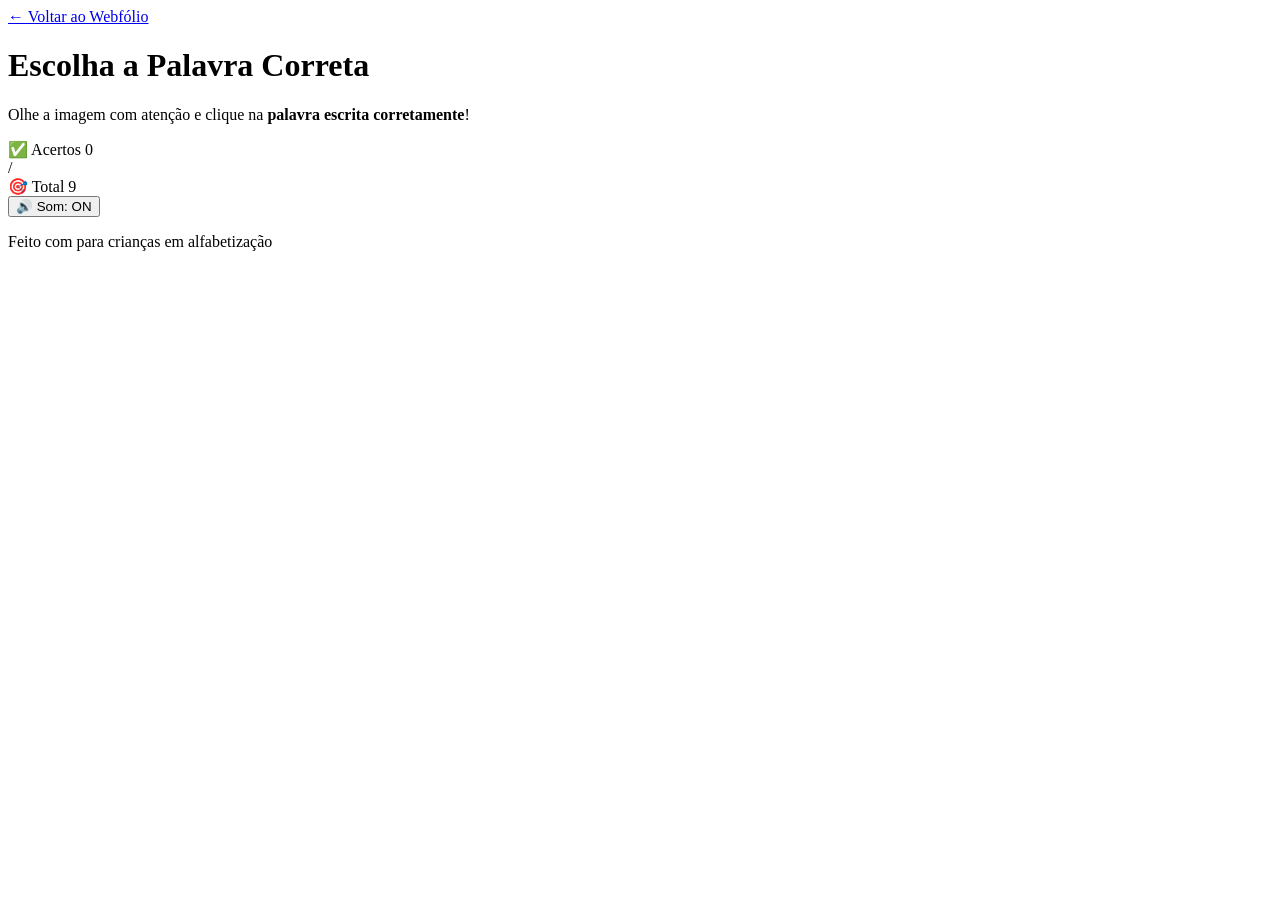
==== aplicacao-educativa/index.html @ e2a2067f "feat: portfólio profissional completo e build validado" ====
<!DOCTYPE html>
<html lang="pt-BR">
<head>
  <meta charset="UTF-8" />
  <meta name="viewport" content="width=device-width, initial-scale=1.0" />
  <meta name="description" content="Jogo educativo de alfabetização — Escolha a palavra correta" />
  <title> Escolha a Palavra Correta</title>
  <link rel="icon" type="image/svg+xml" href="../assets/favicon.svg" />
  <link rel="stylesheet" href="Estilo/style.css" />
</head>
<body>
  <a href="../index.html" class="botao-voltar" aria-label="Voltar para a página inicial">
    ← Voltar ao Webfólio
  </a>

  <header class="cabecalho-jogo">
    <h1>  Escolha a Palavra Correta</h1>
    <p class="instrucoes">
      Olhe a imagem com atenção e clique na <strong>palavra escrita corretamente</strong>!
    </p>

    <div class="placar" role="status" aria-live="polite">
      <div class="placar-item">
        <span class="placar-label">✅ Acertos</span>
        <span class="placar-valor" id="placar-acertos">0</span>
      </div>
      <div class="placar-separador">/</div>
      <div class="placar-item">
        <span class="placar-label">🎯 Total</span>
        <span class="placar-valor" id="placar-total">9</span>
      </div>
    </div>

    <button id="botao-audio" class="botao-audio" aria-label="Ativar/Desativar som" aria-pressed="true">
      🔊 Som: <span id="estado-audio">ON</span>
    </button>
  </header>

  <main>
    <section id="area-jogo" class="area-jogo" aria-label="Cartões do jogo"></section>

    <section id="tela-final" class="tela-final" hidden>
      <div class="tela-final-conteudo">
        <div class="trofeu">🏆</div>
        <h2 id="titulo-final">Parabéns!</h2>
        <p id="mensagem-final"></p>
        <div class="placar-final">
          Você acertou <strong id="final-acertos">0</strong> de <strong>9</strong> palavras!
        </div>
        <div class="estrelas" id="estrelas"></div>
        <p class="recorde" id="recorde"></p>
        <div class="botoes-finais">
          <button id="botao-reiniciar" class="botao-principal">🔁 Jogar novamente</button>
          <a href="../index.html" class="botao-secundario">🏠 Voltar ao Webfólio</a>
        </div>
      </div>
    </section>
  </main>

  <footer class="rodape-jogo">
    <p>Feito com para crianças em alfabetização</p>
  </footer>

  <script src="Script/jogo.js"></script>

</body>
</html>
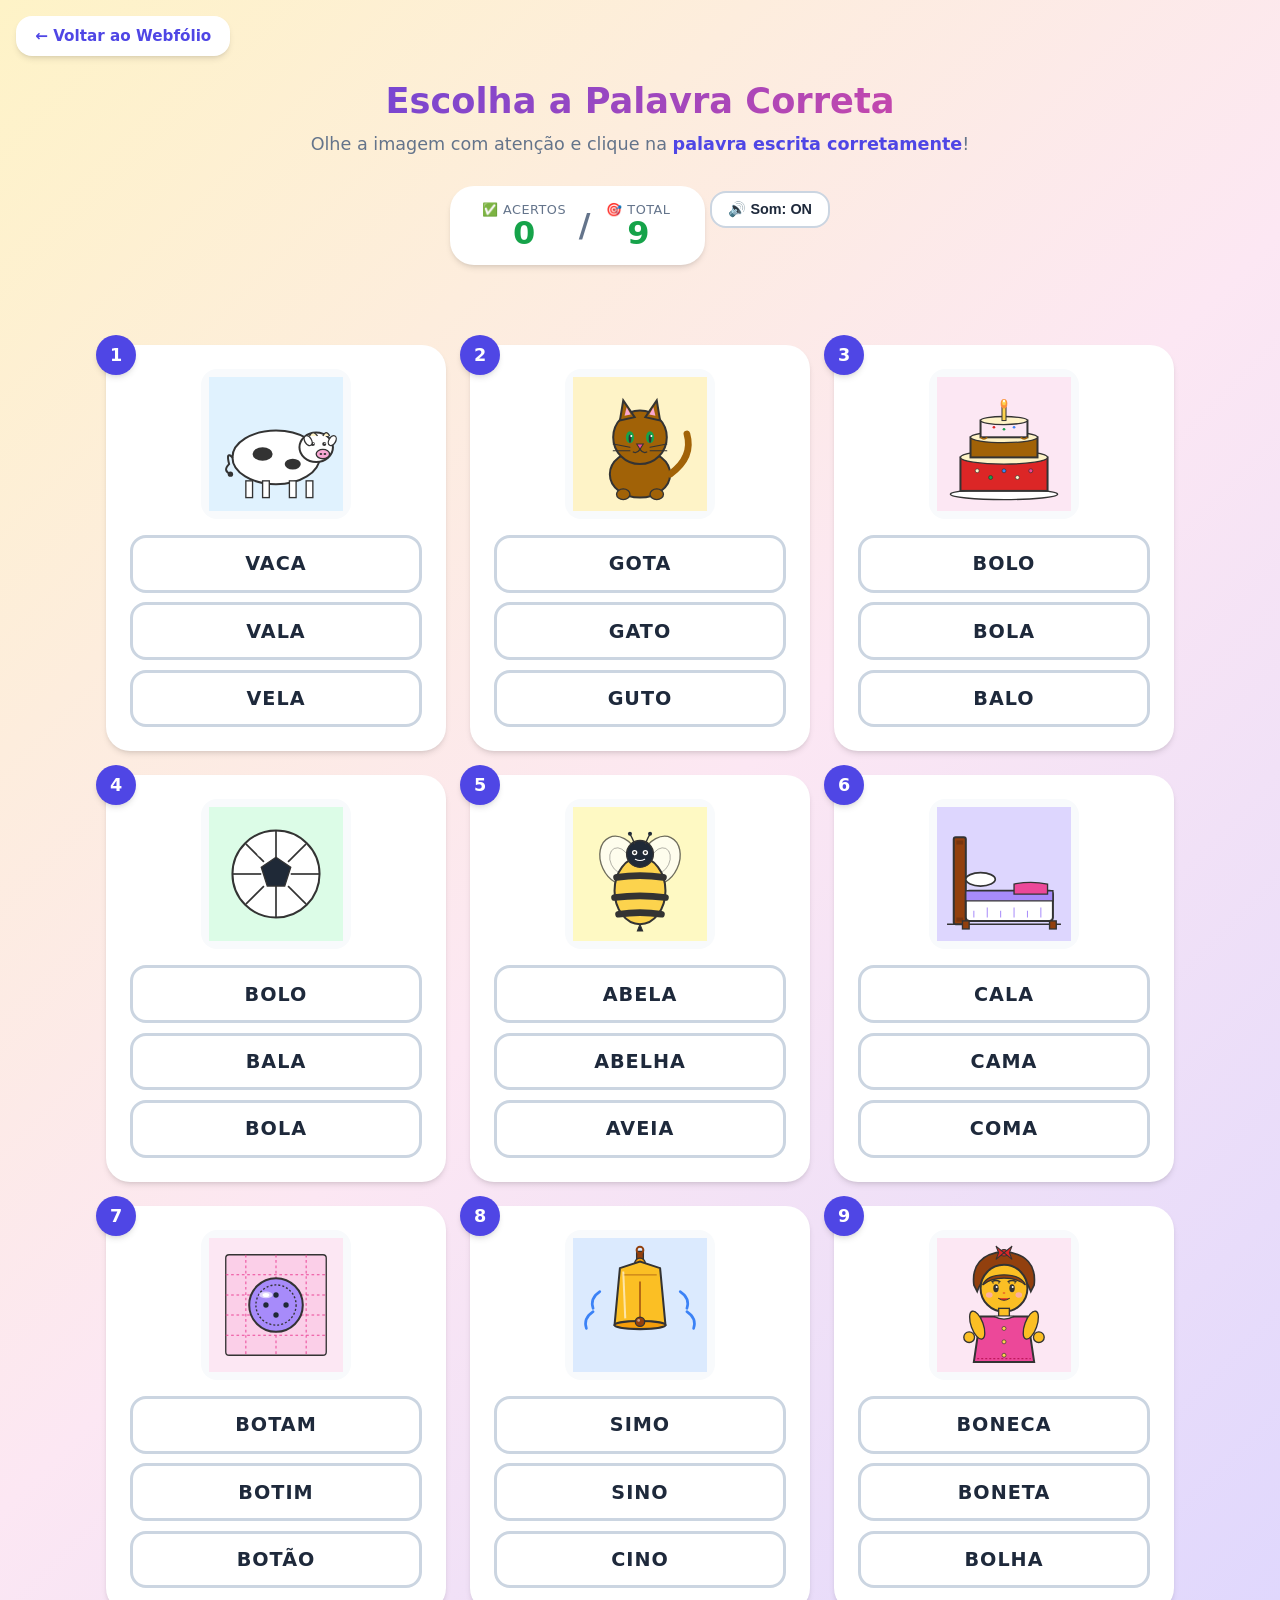
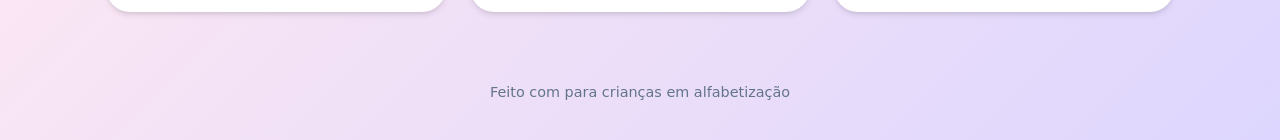
==== commit bddc2f97: "Fix casing for stylesheet and script links Corrected the casing of 'estilo' and 'script' in the HTML" ====
--- a/aplicacao-educativa/index.html
+++ b/aplicacao-educativa/index.html
@@ -6,7 +6,9 @@
   <meta name="description" content="Jogo educativo de alfabetização — Escolha a palavra correta" />
   <title> Escolha a Palavra Correta</title>
   <link rel="icon" type="image/svg+xml" href="../assets/favicon.svg" />
-  <link rel="stylesheet" href="Estilo/style.css" />
+  
+  <!-- ✅ CORRIGIDO: "estilo" em minúsculo -->
+  <link rel="stylesheet" href="estilo/style.css" />
 </head>
 <body>
   <a href="../index.html" class="botao-voltar" aria-label="Voltar para a página inicial">
@@ -61,8 +63,8 @@
     <p>Feito com para crianças em alfabetização</p>
   </footer>
 
-  <script src="Script/jogo.js"></script>
+  <!-- ✅ CORRIGIDO: "script" em minúsculo -->
+  <script src="script/jogo.js"></script>
 
 </body>
 </html>
-
--- a/aplicacao-educativa/estilo/style.css
+++ b/aplicacao-educativa/estilo/style.css
@@ -0,0 +1,450 @@
+:root {
+  --cor-primaria: #4f46e5;
+  --cor-secundaria: #ec4899;
+  --cor-fundo: linear-gradient(135deg, #fef3c7 0%, #fce7f3 50%, #ddd6fe 100%);
+  --cor-cartao: #ffffff;
+  --cor-acerto: #16a34a;
+  --cor-borda: #cbd5e1;
+  --cor-erro: #dc2626;
+  --cor-texto: #1e293b;
+  --cor-texto-claro: #64748b;
+  --sombra: 0 4px 6px -1px rgba(0, 0, 0, 0.1), 0 2px 4px -2px rgba(0, 0, 0, 0.1);
+  --sombra-grande: 0 20px 25px -5px rgba(0, 0, 0, 0.15);
+  --raio: 16px;
+  --raio-grande: 24px;
+  --transicao: all 0.3s cubic-bezier(0.4, 0, 0.2, 1);
+  --fonte: system-ui, -apple-system, "Segoe UI", Roboto, sans-serif;
+}
+
+* {
+  margin: 0;
+  padding: 0;
+  box-sizing: border-box;
+}
+
+[hidden] {
+  display: none !important;
+}
+
+body {
+  font-family: var(--fonte);
+  background: var(--cor-fundo);
+  min-height: 100vh;
+  color: var(--cor-texto);
+  padding: 1rem;
+}
+
+.botao-voltar {
+  position: fixed;
+  top: 1rem;
+  left: 1rem;
+  z-index: 100;
+  background: var(--cor-cartao);
+  color: var(--cor-primaria);
+  padding: 0.7rem 1.2rem;
+  border-radius: var(--raio);
+  text-decoration: none;
+  font-weight: 600;
+  box-shadow: var(--sombra);
+  transition: var(--transicao);
+  font-size: 0.95rem;
+}
+
+.botao-voltar:hover {
+  transform: translateX(-3px);
+  background: var(--cor-primaria);
+  color: white;
+}
+
+.cabecalho-jogo {
+  text-align: center;
+  padding: 4rem 1rem 1.5rem;
+  max-width: 1100px;
+  margin: 0 auto;
+}
+
+.cabecalho-jogo h1 {
+  font-size: 2.2rem;
+  background: linear-gradient(135deg, var(--cor-primaria), var(--cor-secundaria));
+  -webkit-background-clip: text;
+  background-clip: text;
+  -webkit-text-fill-color: transparent;
+  margin-bottom: 0.8rem;
+}
+
+.instrucoes {
+  font-size: 1.1rem;
+  color: var(--cor-texto-claro);
+  margin-bottom: 1.5rem;
+}
+
+.instrucoes strong {
+  color: var(--cor-primaria);
+}
+
+.placar {
+  display: inline-flex;
+  align-items: center;
+  gap: 0.8rem;
+  background: var(--cor-cartao);
+  padding: 1rem 2rem;
+  border-radius: var(--raio-grande);
+  box-shadow: var(--sombra);
+  font-size: 1.3rem;
+  font-weight: 700;
+  margin: 0.5rem 0;
+}
+
+.placar-item {
+  display: flex;
+  flex-direction: column;
+  align-items: center;
+  min-width: 70px;
+}
+
+.placar-label {
+  font-size: 0.8rem;
+  color: var(--cor-texto-claro);
+  font-weight: 500;
+  text-transform: uppercase;
+  letter-spacing: 0.5px;
+}
+
+.placar-valor {
+  font-size: 2rem;
+  color: var(--cor-acerto);
+  line-height: 1;
+}
+
+.placar-separador {
+  font-size: 2rem;
+  color: var(--cor-texto-claro);
+}
+
+.botao-audio {
+  background: var(--cor-cartao);
+  border: 2px solid var(--cor-borda);
+  padding: 0.5rem 1rem;
+  border-radius: var(--raio);
+  cursor: pointer;
+  font-weight: 600;
+  font-size: 0.9rem;
+  color: var(--cor-texto);
+  margin-top: 0.5rem;
+  transition: var(--transicao);
+}
+
+.botao-audio:hover {
+  border-color: var(--cor-primaria);
+  color: var(--cor-primaria);
+}
+
+.area-jogo {
+  display: grid;
+  grid-template-columns: repeat(auto-fit, minmax(280px, 1fr));
+  gap: 1.5rem;
+  max-width: 1100px;
+  margin: 2rem auto;
+  padding: 1rem;
+}
+
+.cartao {
+  background: var(--cor-cartao);
+  border-radius: var(--raio-grande);
+  padding: 1.5rem;
+  box-shadow: var(--sombra);
+  display: flex;
+  flex-direction: column;
+  align-items: center;
+  gap: 1rem;
+  transition: var(--transicao);
+  position: relative;
+  animation: aparecerCartao 0.5s ease backwards;
+}
+
+.cartao:nth-child(1) { animation-delay: 0.05s; }
+.cartao:nth-child(2) { animation-delay: 0.1s; }
+.cartao:nth-child(3) { animation-delay: 0.15s; }
+.cartao:nth-child(4) { animation-delay: 0.2s; }
+.cartao:nth-child(5) { animation-delay: 0.25s; }
+.cartao:nth-child(6) { animation-delay: 0.3s; }
+.cartao:nth-child(7) { animation-delay: 0.35s; }
+.cartao:nth-child(8) { animation-delay: 0.4s; }
+.cartao:nth-child(9) { animation-delay: 0.45s; }
+
+@keyframes aparecerCartao {
+  from { opacity: 0; transform: scale(0.8) translateY(20px); }
+  to { opacity: 1; transform: scale(1) translateY(0); }
+}
+
+.cartao:hover {
+  transform: translateY(-5px);
+  box-shadow: var(--sombra-grande);
+}
+
+.cartao-imagem {
+  width: 100%;
+  max-width: 150px;
+  height: 150px;
+  display: flex;
+  align-items: center;
+  justify-content: center;
+  background: #f8fafc;
+  border-radius: var(--raio);
+  padding: 0.5rem;
+}
+
+.cartao-imagem img {
+  max-width: 100%;
+  max-height: 100%;
+  object-fit: contain;
+}
+
+.cartao-numero {
+  position: absolute;
+  top: -10px;
+  left: -10px;
+  background: var(--cor-primaria);
+  color: white;
+  width: 40px;
+  height: 40px;
+  border-radius: 50%;
+  display: flex;
+  align-items: center;
+  justify-content: center;
+  font-weight: 700;
+  font-size: 1.1rem;
+  box-shadow: var(--sombra);
+}
+
+.cartao-opcoes {
+  display: flex;
+  flex-direction: column;
+  gap: 0.6rem;
+  width: 100%;
+}
+
+.botao-palavra {
+  background: var(--cor-cartao);
+  border: 3px solid var(--cor-borda);
+  padding: 0.9rem 1rem;
+  border-radius: var(--raio);
+  font-size: 1.2rem;
+  font-weight: 700;
+  cursor: pointer;
+  transition: var(--transicao);
+  font-family: inherit;
+  color: var(--cor-texto);
+  min-height: 52px;
+  letter-spacing: 1px;
+  position: relative;
+  overflow: hidden;
+}
+
+.botao-palavra:hover:not(:disabled) {
+  border-color: var(--cor-primaria);
+  background: #eef2ff;
+  transform: scale(1.03);
+}
+
+.botao-palavra:active:not(:disabled) {
+  transform: scale(0.98);
+}
+
+.botao-palavra:focus-visible {
+  outline: 3px solid var(--cor-primaria);
+  outline-offset: 3px;
+}
+
+.botao-palavra.acerto {
+  background: var(--cor-acerto);
+  color: white;
+  border-color: var(--cor-acerto);
+  animation: pulsar 0.5s ease;
+}
+
+.botao-palavra.erro {
+  background: var(--cor-erro);
+  color: white;
+  border-color: var(--cor-erro);
+  animation: tremer 0.4s ease;
+}
+
+.botao-palavra.revelar-correta {
+  background: var(--cor-acerto);
+  color: white;
+  border-color: var(--cor-acerto);
+  opacity: 0.7;
+}
+
+.botao-palavra:disabled {
+  cursor: not-allowed;
+  opacity: 0.7;
+}
+
+@keyframes pulsar {
+  0%, 100% { transform: scale(1); }
+  50% { transform: scale(1.08); }
+}
+
+@keyframes tremer {
+  0%, 100% { transform: translateX(0); }
+  25% { transform: translateX(-8px); }
+  75% { transform: translateX(8px); }
+}
+
+.tela-final:not([hidden]) {
+  position: fixed;
+  inset: 0;
+  background: rgba(0, 0, 0, 0.6);
+  display: flex;
+  align-items: center;
+  justify-content: center;
+  z-index: 200;
+  padding: 1rem;
+  animation: fadeIn 0.3s ease;
+}
+
+@keyframes fadeIn {
+  from { opacity: 0; }
+  to { opacity: 1; }
+}
+
+.tela-final-conteudo {
+  background: white;
+  padding: 2.5rem 2rem;
+  border-radius: var(--raio-grande);
+  text-align: center;
+  max-width: 500px;
+  width: 100%;
+  box-shadow: var(--sombra-grande);
+  animation: aparecerCartao 0.5s ease;
+}
+
+.trofeu {
+  font-size: 5rem;
+  margin-bottom: 0.5rem;
+  animation: quicar 1s ease infinite;
+}
+
+@keyframes quicar {
+  0%, 100% { transform: translateY(0); }
+  50% { transform: translateY(-15px); }
+}
+
+.tela-final h2 {
+  font-size: 2.2rem;
+  background: linear-gradient(135deg, var(--cor-primaria), var(--cor-secundaria));
+  -webkit-background-clip: text;
+  background-clip: text;
+  -webkit-text-fill-color: transparent;
+  margin-bottom: 0.5rem;
+}
+
+.tela-final p {
+  font-size: 1.1rem;
+  color: var(--cor-texto-claro);
+  margin-bottom: 1rem;
+}
+
+.placar-final {
+  background: linear-gradient(135deg, #fef3c7, #fde68a);
+  padding: 1.2rem;
+  border-radius: var(--raio);
+  font-size: 1.2rem;
+  margin: 1rem 0;
+}
+
+.placar-final strong {
+  color: var(--cor-primaria);
+  font-size: 1.5rem;
+}
+
+.estrelas {
+  font-size: 2.5rem;
+  margin: 1rem 0;
+  letter-spacing: 0.3rem;
+}
+
+.recorde {
+  font-size: 0.95rem !important;
+  color: var(--cor-primaria) !important;
+  font-weight: 600;
+}
+
+.botoes-finais {
+  display: flex;
+  gap: 1rem;
+  justify-content: center;
+  flex-wrap: wrap;
+  margin-top: 1.5rem;
+}
+
+.botao-principal {
+  background: linear-gradient(135deg, var(--cor-primaria), var(--cor-primaria-escura));
+  color: black;
+  border: none;
+  padding: 0.9rem 1.8rem;
+  font-size: 1.05rem;
+  font-weight: 600;
+  border-radius: var(--raio);
+  cursor: pointer;
+  transition: var(--transicao);
+  text-decoration: none;
+  display: inline-block;
+  min-height: 48px;
+  font-family: inherit;
+}
+
+.botao-principal:hover {
+  transform: translateY(-2px);
+  box-shadow: var(--sombra-grande);
+}
+
+.botao-secundario {
+  background: var(--cor-fundo);
+  color: var(--cor-primaria);
+  border: 2px solid var(--cor-primaria);
+  padding: 0.9rem 1.8rem;
+  font-size: 1.05rem;
+  font-weight: 600;
+  border-radius: var(--raio);
+  cursor: pointer;
+  transition: var(--transicao);
+  text-decoration: none;
+  display: inline-block;
+  min-height: 48px;
+}
+
+.botao-secundario:hover {
+  background: var(--cor-primaria);
+  color: white;
+}
+
+.rodape-jogo {
+  text-align: center;
+  padding: 1.5rem;
+  color: var(--cor-texto-claro);
+  font-size: 0.9rem;
+}
+
+@media (max-width: 600px) {
+  .cabecalho-jogo h1 { font-size: 1.5rem; }
+  .instrucoes { font-size: 0.95rem; }
+  .placar { padding: 0.7rem 1.2rem; font-size: 1rem; }
+  .placar-valor { font-size: 1.5rem; }
+  .placar-label { font-size: 0.7rem; }
+  .area-jogo { grid-template-columns: 1fr; gap: 1rem; }
+  .botao-palavra { font-size: 1.1rem; padding: 1rem; }
+  .cartao-imagem { height: 130px; }
+  .botao-voltar { padding: 0.5rem 0.8rem; font-size: 0.85rem; }
+}
+
+@media (min-width: 601px) and (max-width: 1024px) {
+  .area-jogo { grid-template-columns: repeat(2, 1fr); }
+}
+
+@media (min-width: 1025px) {
+  .area-jogo { grid-template-columns: repeat(3, 1fr); }
+}
+
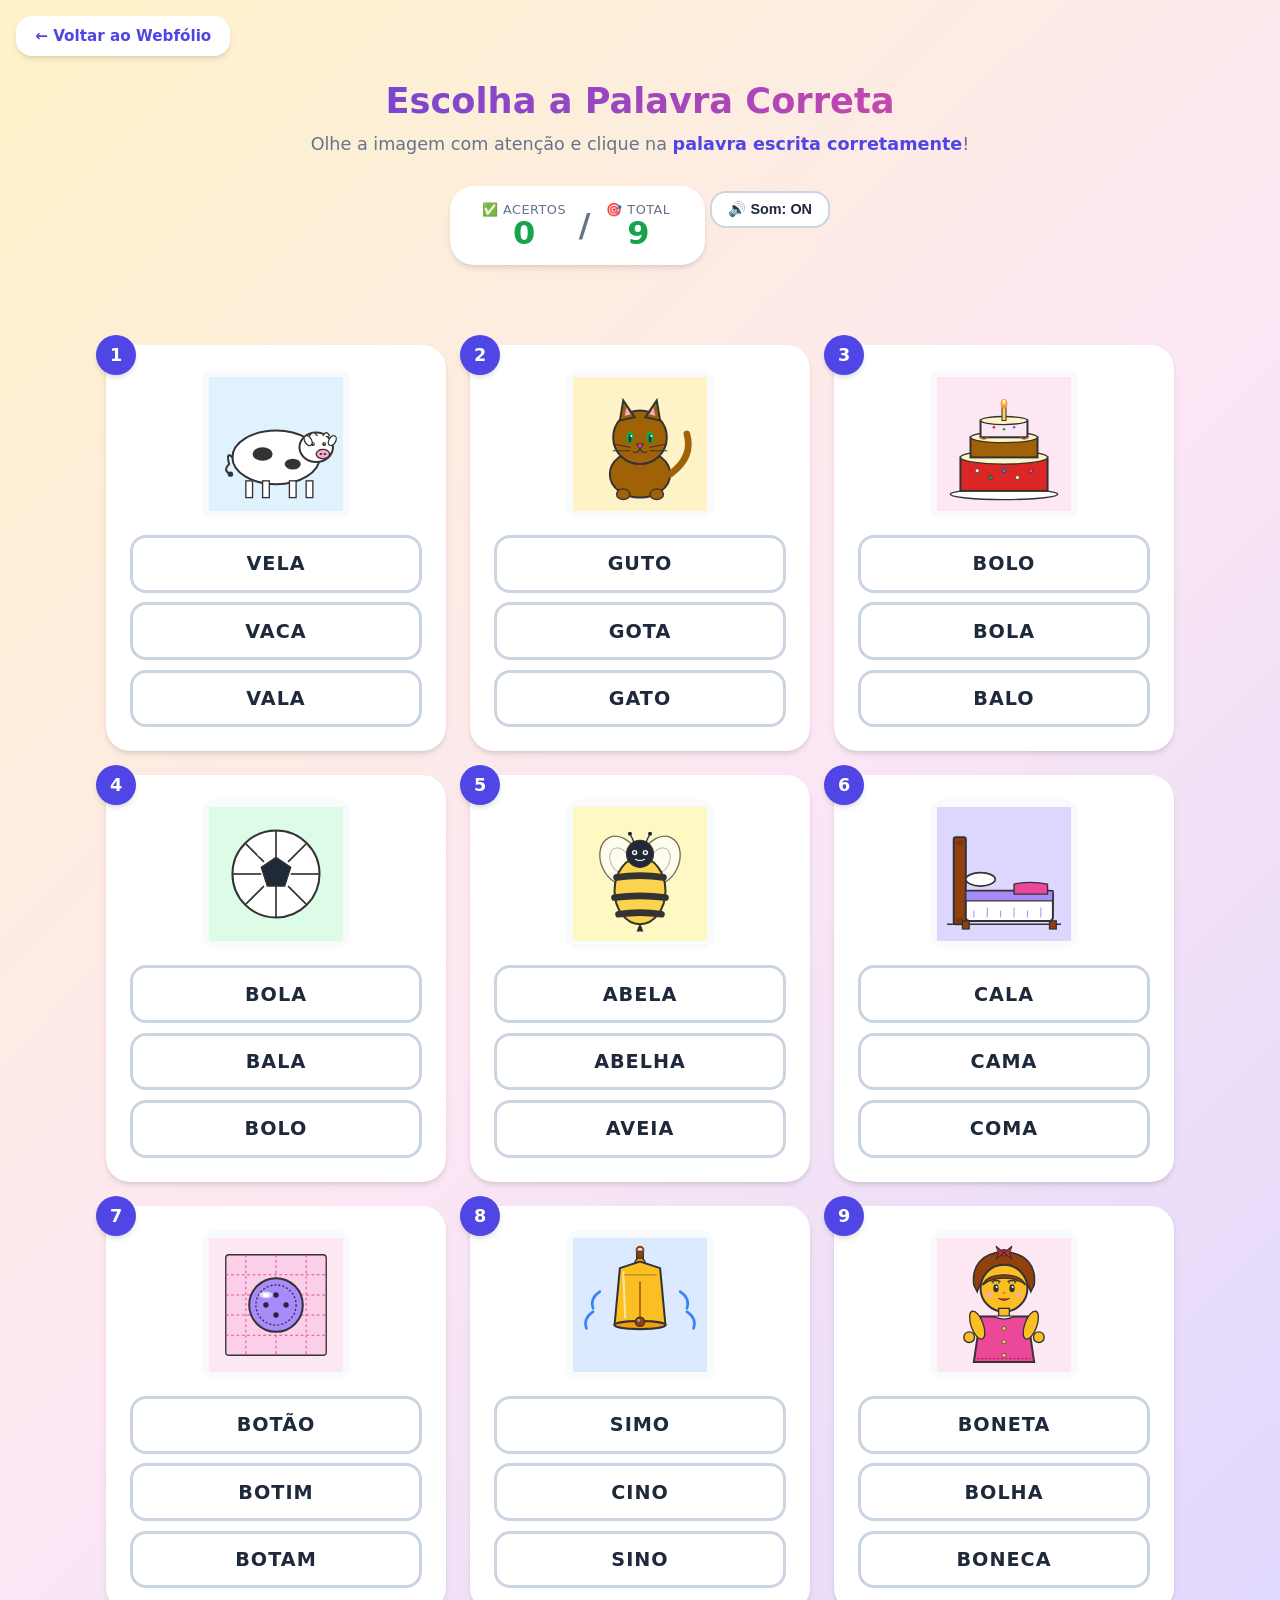
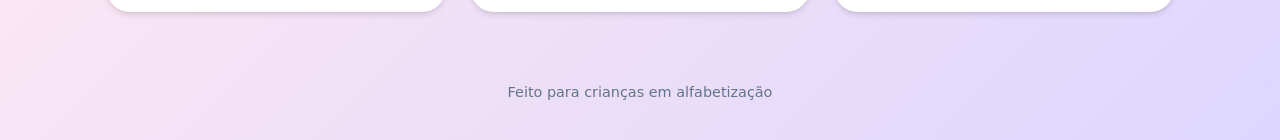
==== commit 50171a9f: "Update index.html" ====
--- a/aplicacao-educativa/index.html
+++ b/aplicacao-educativa/index.html
@@ -60,7 +60,7 @@
   </main>
 
   <footer class="rodape-jogo">
-    <p>Feito com para crianças em alfabetização</p>
+    <p>Feito para crianças em alfabetização</p>
   </footer>
 
   <!-- ✅ CORRIGIDO: "script" em minúsculo -->
